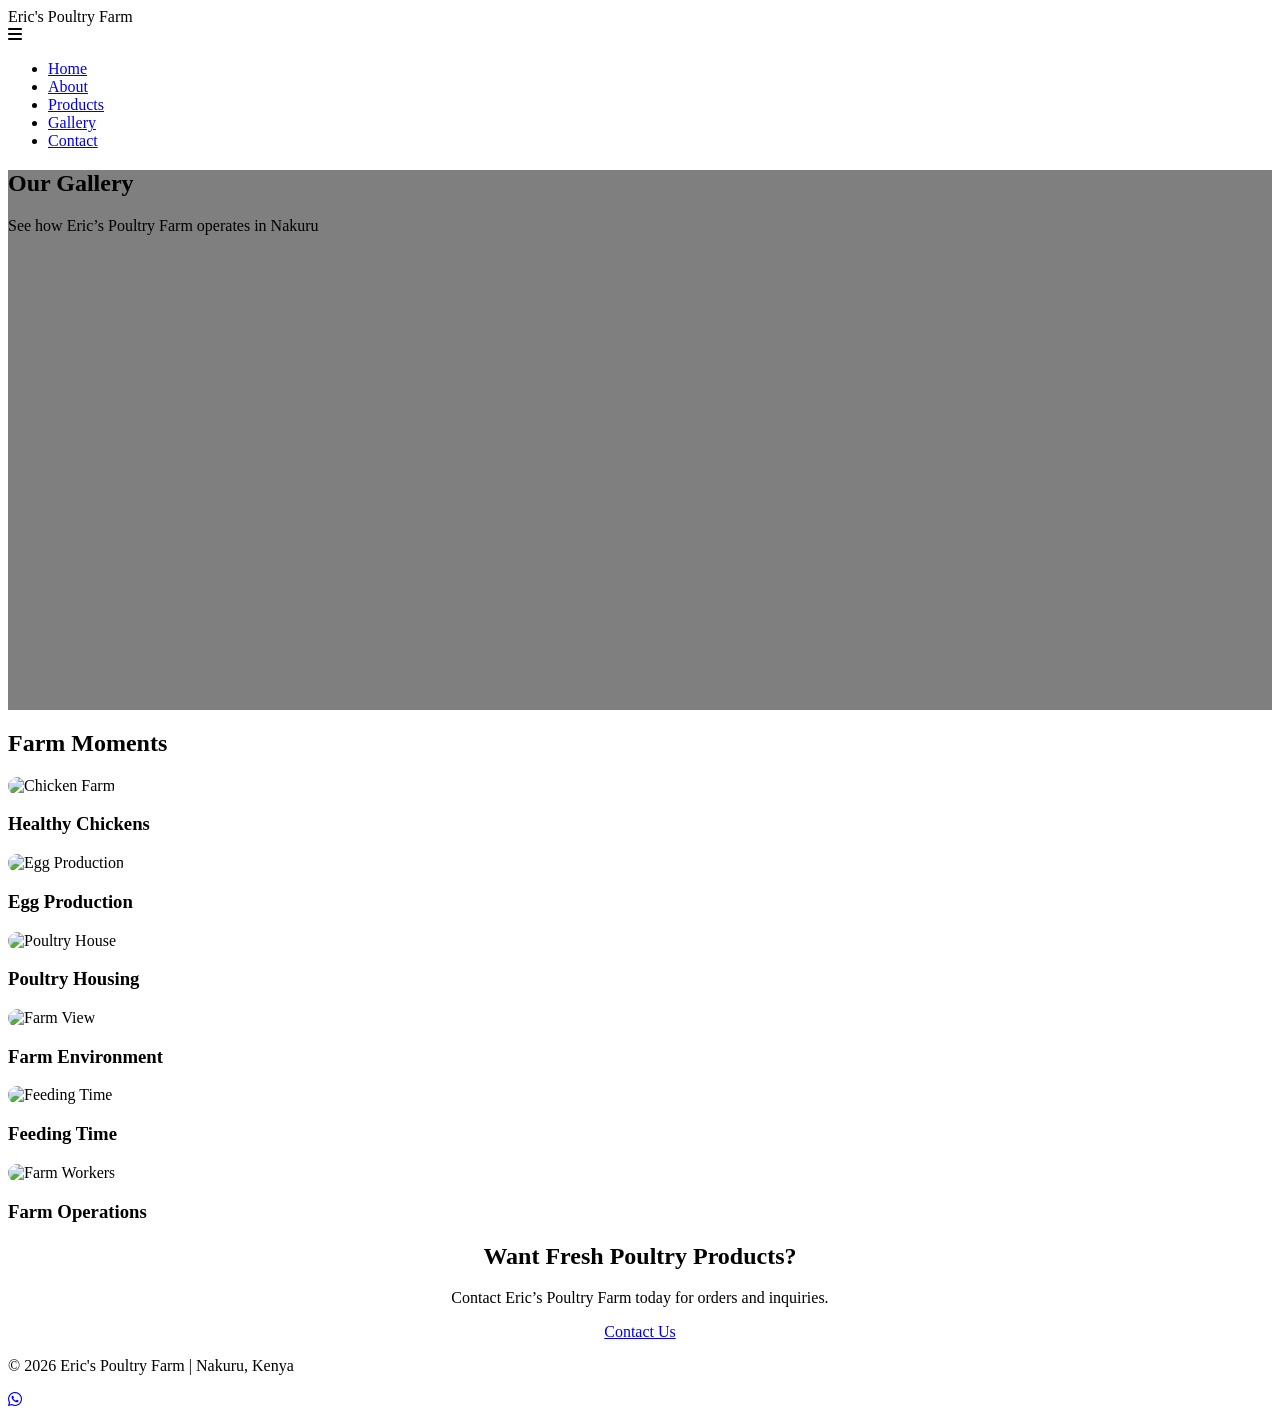
==== gallery.html @ 1390147a "Add gallery.html for poultry farm website This file contains the HTML structure for the gallery page" ====
<!DOCTYPE html>
<html lang="en">
<head>
    <meta charset="UTF-8">
    <meta name="viewport" content="width=device-width, initial-scale=1.0">
    <title>Gallery | Eric's Poultry Farm</title>

    <link rel="stylesheet" href="css/style.css">

    <!-- Icons -->
    <link rel="stylesheet"
    href="https://cdnjs.cloudflare.com/ajax/libs/font-awesome/6.5.1/css/all.min.css">
</head>

<body>

<!-- HEADER -->
<header>
    <nav class="navbar">

        <div class="logo">
            Eric's Poultry Farm
        </div>

        <div class="menu-toggle">
            <i class="fas fa-bars"></i>
        </div>

        <ul class="nav-links">
            <li><a href="index.html">Home</a></li>
            <li><a href="about.html">About</a></li>
            <li><a href="products.html">Products</a></li>
            <li><a href="gallery.html">Gallery</a></li>
            <li><a href="contact.html">Contact</a></li>
        </ul>

    </nav>
</header>

<!-- HERO -->
<section class="hero"
style="
background: linear-gradient(rgba(0,0,0,0.5),rgba(0,0,0,0.5)),
url('images/chicken1.jpg');
background-size: cover;
background-position: center;
height: 60vh;
">

    <div class="hero-content">
        <h1>Our Gallery</h1>
        <p>See how Eric’s Poultry Farm operates in Nakuru</p>
    </div>

</section>

<!-- GALLERY SECTION -->
<section class="container">

    <h2>Farm Moments</h2>

    <div class="cards">

        <div class="card">
            <img src="images/chicken1.jpg" alt="Chicken Farm"
            style="width:100%; border-radius:10px;">
            <h3>Healthy Chickens</h3>
        </div>

        <div class="card">
            <img src="images/chicken2.jpg" alt="Egg Production"
            style="width:100%; border-radius:10px;">
            <h3>Egg Production</h3>
        </div>

        <div class="card">
            <img src="images/chicken3.jpg" alt="Poultry House"
            style="width:100%; border-radius:10px;">
            <h3>Poultry Housing</h3>
        </div>

        <div class="card">
            <img src="images/chicken1.jpg" alt="Farm View"
            style="width:100%; border-radius:10px;">
            <h3>Farm Environment</h3>
        </div>

        <div class="card">
            <img src="images/chicken2.jpg" alt="Feeding Time"
            style="width:100%; border-radius:10px;">
            <h3>Feeding Time</h3>
        </div>

        <div class="card">
            <img src="images/chicken3.jpg" alt="Farm Workers"
            style="width:100%; border-radius:10px;">
            <h3>Farm Operations</h3>
        </div>

    </div>

</section>

<!-- CALL TO ACTION -->
<section class="container" style="text-align:center;">

    <h2>Want Fresh Poultry Products?</h2>

    <p>Contact Eric’s Poultry Farm today for orders and inquiries.</p>

    <a href="contact.html" class="btn">
        Contact Us
    </a>

</section>

<!-- FOOTER -->
<footer>
    <p>© 2026 Eric's Poultry Farm | Nakuru, Kenya</p>
</footer>

<!-- WHATSAPP BUTTON -->
<a href="https://wa.me/254700000000"
class="whatsapp"
target="_blank">

<i class="fab fa-whatsapp"></i>

</a>

<script src="js/script.js"></script>

</body>
  </html>
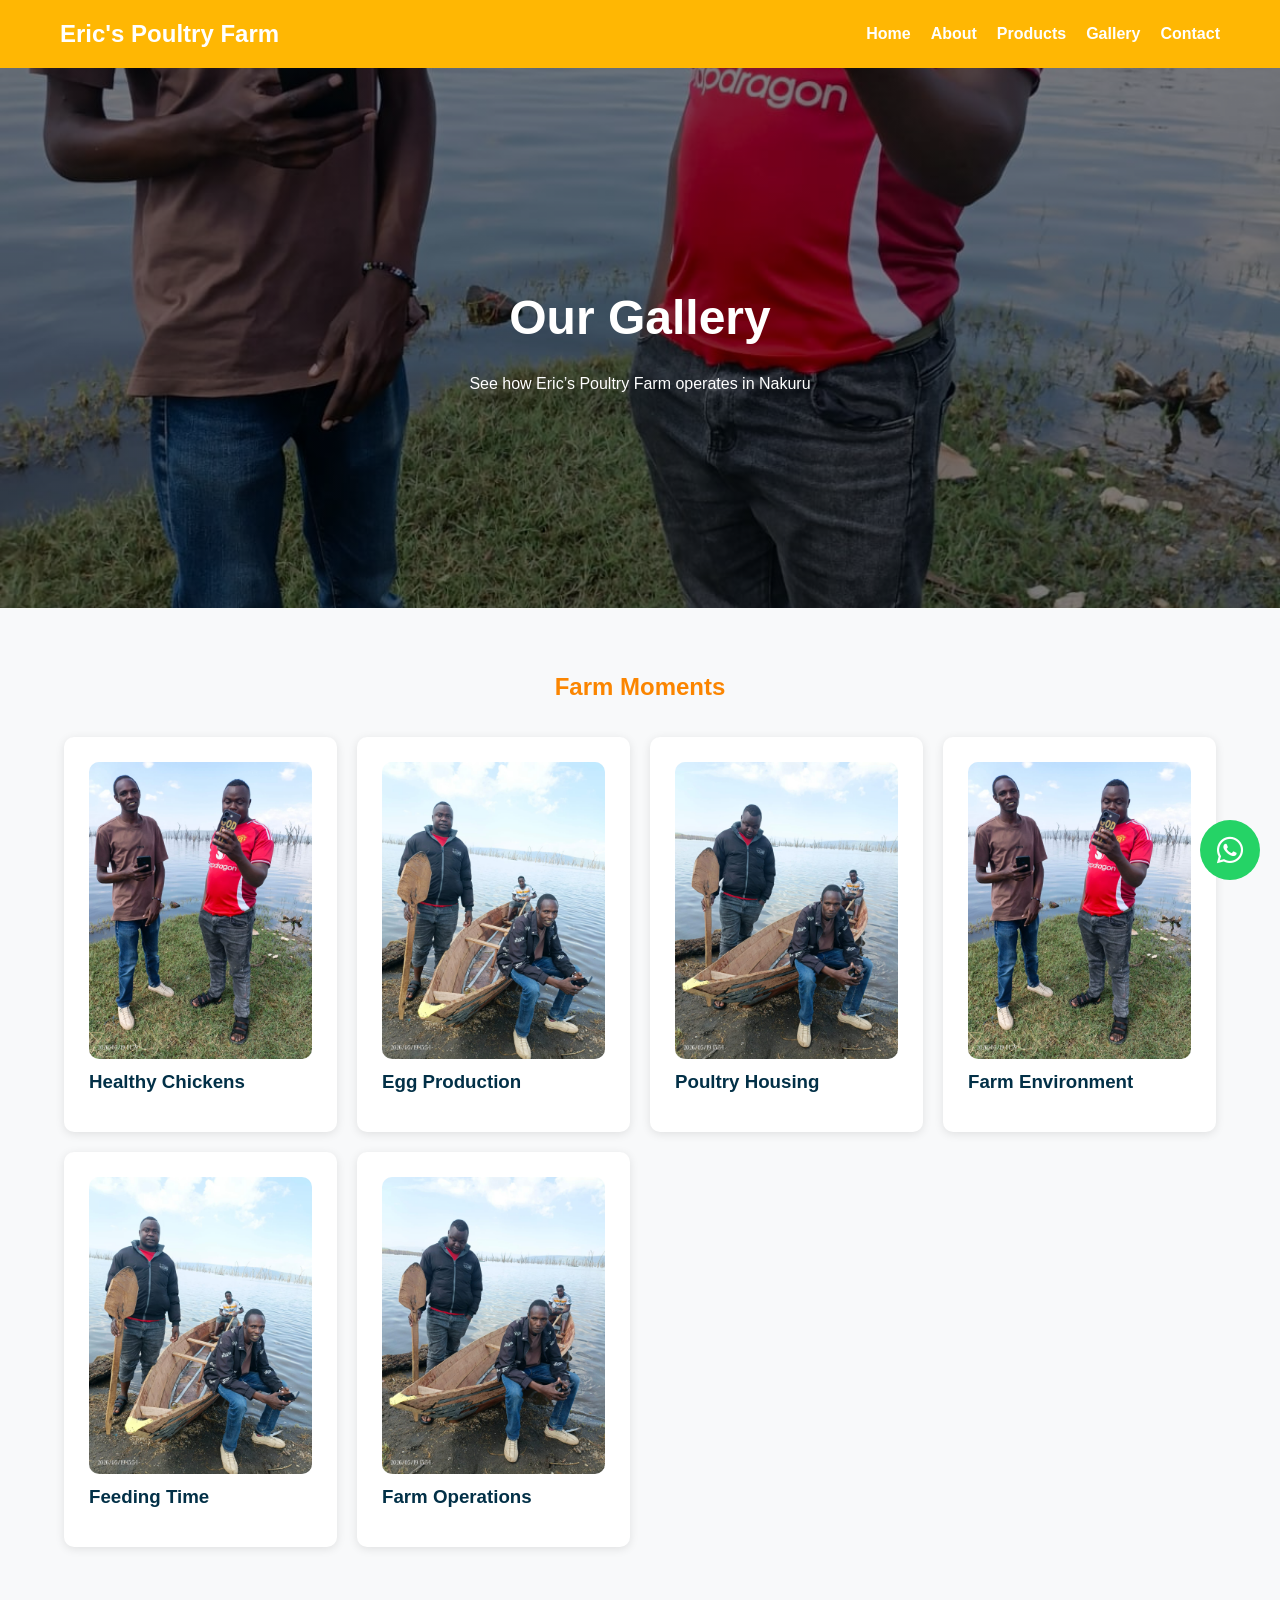
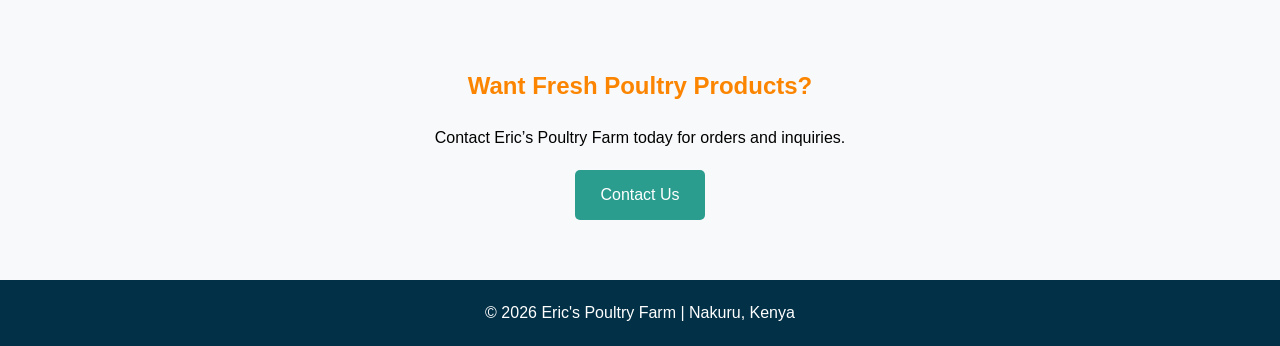
==== commit e0bf5d17: "Replace chicken images with new image assets" ====
--- a/gallery.html
+++ b/gallery.html
@@ -41,7 +41,7 @@
 <section class="hero"
 style="
 background: linear-gradient(rgba(0,0,0,0.5),rgba(0,0,0,0.5)),
-url('images/chicken1.jpg');
+url('images/image1.jpg');
 background-size: cover;
 background-position: center;
 height: 60vh;
@@ -62,37 +62,37 @@
     <div class="cards">
 
         <div class="card">
-            <img src="images/chicken1.jpg" alt="Chicken Farm"
+            <img src="images/image1.jpg" alt="Chicken Farm"
             style="width:100%; border-radius:10px;">
             <h3>Healthy Chickens</h3>
         </div>
 
         <div class="card">
-            <img src="images/chicken2.jpg" alt="Egg Production"
+            <img src="images/image2.jpg" alt="Egg Production"
             style="width:100%; border-radius:10px;">
             <h3>Egg Production</h3>
         </div>
 
         <div class="card">
-            <img src="images/chicken3.jpg" alt="Poultry House"
+            <img src="images/image3.jpg" alt="Poultry House"
             style="width:100%; border-radius:10px;">
             <h3>Poultry Housing</h3>
         </div>
 
         <div class="card">
-            <img src="images/chicken1.jpg" alt="Farm View"
+            <img src="images/image1.jpg" alt="Farm View"
             style="width:100%; border-radius:10px;">
             <h3>Farm Environment</h3>
         </div>
 
         <div class="card">
-            <img src="images/chicken2.jpg" alt="Feeding Time"
+            <img src="images/image2.jpg" alt="Feeding Time"
             style="width:100%; border-radius:10px;">
             <h3>Feeding Time</h3>
         </div>
 
         <div class="card">
-            <img src="images/chicken3.jpg" alt="Farm Workers"
+            <img src="images/image3.jpg" alt="Farm Workers"
             style="width:100%; border-radius:10px;">
             <h3>Farm Operations</h3>
         </div>
--- a/css/style.css
+++ b/css/style.css
@@ -0,0 +1,186 @@
+*{
+    margin:0;
+    padding:0;
+    box-sizing:border-box;
+}
+
+body{
+    font-family:Arial, sans-serif;
+    line-height:1.6;
+    background:#f8f9fa;
+}
+
+header{
+    background:#ffb703;
+    position:sticky;
+    top:0;
+    z-index:1000;
+}
+
+.navbar{
+    max-width:1200px;
+    margin:auto;
+    display:flex;
+    justify-content:space-between;
+    align-items:center;
+    padding:15px 20px;
+}
+
+.logo{
+    color:#fff;
+    font-size:1.5rem;
+    font-weight:bold;
+}
+
+.nav-links{
+    display:flex;
+    list-style:none;
+}
+
+.nav-links li{
+    margin-left:20px;
+}
+
+.nav-links a{
+    text-decoration:none;
+    color:white;
+    font-weight:bold;
+}
+
+.menu-toggle{
+    display:none;
+    color:white;
+    font-size:28px;
+    cursor:pointer;
+}
+
+.hero{
+    height:80vh;
+    display:flex;
+    justify-content:center;
+    align-items:center;
+    text-align:center;
+    color:white;
+}
+
+.hero-content h1{
+    font-size:3rem;
+    margin-bottom:15px;
+}
+
+.btn{
+    display:inline-block;
+    margin-top:20px;
+    padding:12px 25px;
+    background:#2a9d8f;
+    color:white;
+    text-decoration:none;
+    border-radius:5px;
+}
+
+.container{
+    width:90%;
+    max-width:1200px;
+    margin:auto;
+    padding:60px 0;
+}
+
+.container h2{
+    text-align:center;
+    margin-bottom:20px;
+    color:#fb8500;
+}
+
+.cards{
+    display:grid;
+    grid-template-columns:repeat(auto-fit,minmax(250px,1fr));
+    gap:20px;
+    margin-top:30px;
+}
+
+.card{
+    background:white;
+    padding:25px;
+    border-radius:10px;
+    box-shadow:0 2px 10px rgba(0,0,0,.1);
+}
+
+.card h3{
+    margin-bottom:10px;
+    color:#023047;
+}
+
+form{
+    display:flex;
+    flex-direction:column;
+    gap:15px;
+}
+
+input,
+textarea{
+    padding:12px;
+    border:1px solid #ddd;
+    border-radius:5px;
+}
+
+button{
+    background:#2a9d8f;
+    color:white;
+    border:none;
+    padding:12px;
+    cursor:pointer;
+    border-radius:5px;
+}
+
+footer{
+    background:#023047;
+    color:white;
+    text-align:center;
+    padding:20px;
+}
+
+.whatsapp{
+    position:fixed;
+    right:20px;
+    bottom:20px;
+    width:60px;
+    height:60px;
+    background:#25D366;
+    color:white;
+    border-radius:50%;
+    display:flex;
+    justify-content:center;
+    align-items:center;
+    text-decoration:none;
+    font-size:30px;
+}
+
+@media(max-width:768px){
+
+    .menu-toggle{
+        display:block;
+    }
+
+    .nav-links{
+        display:none;
+        flex-direction:column;
+        width:100%;
+        background:#ffb703;
+        position:absolute;
+        left:0;
+        top:70px;
+        text-align:center;
+    }
+
+    .nav-links.active{
+        display:flex;
+    }
+
+    .nav-links li{
+        margin:15px 0;
+    }
+
+    .hero-content h1{
+        font-size:2rem;
+    }
+}
